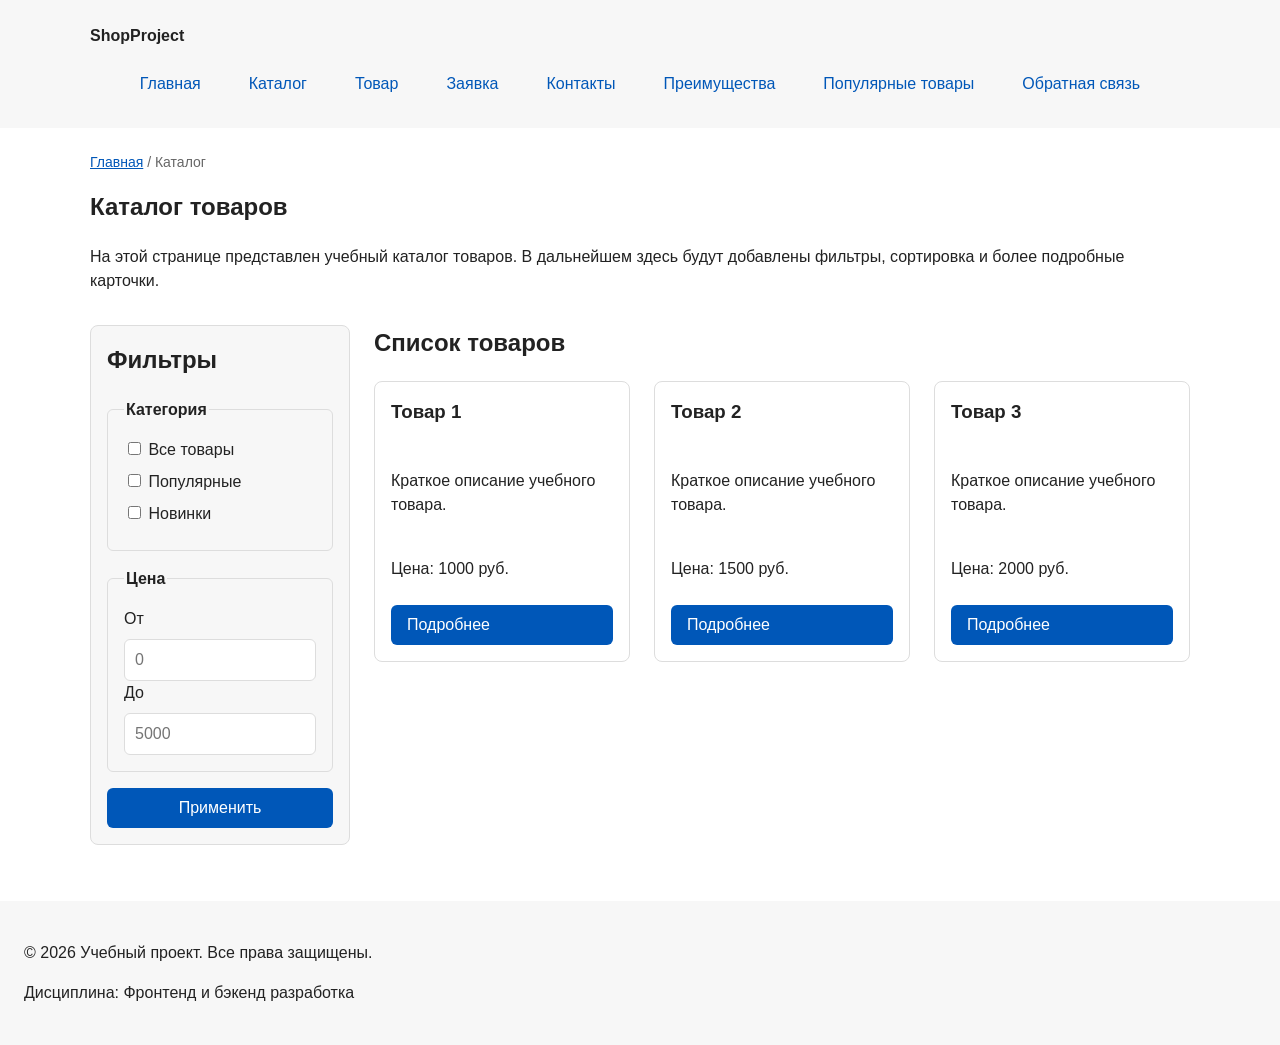
==== catalog.html @ 17e6ced4 "feat: initialize responsive project from KR1 base" ====
﻿<!DOCTYPE html>
<html lang="ru">
<head>
  <meta charset="UTF-8">
  <meta name="viewport" content="width=device-width, initial-scale=1.0">
  <meta name="description" content="Каталог товаров учебного интернет-магазина.">
  <title>Каталог товаров – Учебный интернет-магазин</title>
  <link rel="stylesheet" href="css/style.css">
  <script src="js/main.js" defer></script>
</head>
<body>

  <!-- Шапка сайта -->
  <header class="site-header">
    <div class="site-header__inner">
      <a class="site-header__logo" href="index.html">ShopProject</a>
      <nav class="site-nav" aria-label="Основная навигация">
        <ul class="site-nav__list">
          <li><a class="site-nav__link" href="index.html">Главная</a></li>
          <li><a class="site-nav__link" href="catalog.html">Каталог</a></li>
          <li><a class="site-nav__link" href="product.html">Товар</a></li>
          <li><a class="site-nav__link" href="order.html">Заявка</a></li>
          <li><a class="site-nav__link" href="contacts.html">Контакты</a></li>
          <li><a class="site-nav__link" href="index.html#advantages">Преимущества</a></li>
          <li><a class="site-nav__link" href="index.html#popular">Популярные товары</a></li>
          <li><a class="site-nav__link" href="index.html#contacts">Обратная связь</a></li>
        </ul>
      </nav>
    </div>
  </header>

  <!-- Основное содержимое страницы -->
  <main>

    <!-- Хлебные крошки -->
    <nav class="breadcrumbs" aria-label="Хлебные крошки">
      <a class="breadcrumbs__link" href="index.html">Главная</a>
      <span class="breadcrumbs__current">Каталог</span>
    </nav>

    <!-- Заголовок раздела -->
    <section class="section">
      <h1 class="section__title">Каталог товаров</h1>
      <p>
        На этой странице представлен учебный каталог товаров.
        В дальнейшем здесь будут добавлены фильтры, сортировка
        и более подробные карточки.
      </p>
    </section>

    <!-- Список товаров -->
    <section class="catalog-layout">
      <aside class="catalog-filters">
        <h2 class="section__title">Фильтры</h2>
        <form class="catalog-filters__form" action="#" method="get">
          <fieldset class="catalog-filters__fieldset">
            <legend class="catalog-filters__legend">Категория</legend>
            <label class="catalog-filters__label"><input type="checkbox" name="category" value="all"> Все товары</label>
            <label class="catalog-filters__label"><input type="checkbox" name="category" value="popular"> Популярные</label>
            <label class="catalog-filters__label"><input type="checkbox" name="category" value="new"> Новинки</label>
          </fieldset>
          <fieldset class="catalog-filters__fieldset">
            <legend class="catalog-filters__legend">Цена</legend>
            <label class="catalog-filters__label" for="price-from">От</label>
            <input id="price-from" name="price-from" class="catalog-filters__input" type="number" min="0" placeholder="0">
            <label class="catalog-filters__label" for="price-to">До</label>
            <input id="price-to" name="price-to" class="catalog-filters__input" type="number" min="0" placeholder="5000">
          </fieldset>
          <button class="button" type="submit">Применить</button>
        </form>
      </aside>

      <section class="catalog-layout__products">
        <h2 class="section__title">Список товаров</h2>

        <div class="products-grid">

      <article class="product-card">
        <h3 class="product-card__title">Товар 1</h3>
        <p>Краткое описание учебного товара.</p>
        <p>Цена: 1000 руб.</p>
        <a class="button" href="index.html#popular">Подробнее</a>
      </article>

      <article class="product-card">
        <h3 class="product-card__title">Товар 2</h3>
        <p>Краткое описание учебного товара.</p>
        <p>Цена: 1500 руб.</p>
        <a class="button" href="index.html#popular">Подробнее</a>
      </article>

      <article class="product-card">
        <h3 class="product-card__title">Товар 3</h3>
        <p>Краткое описание учебного товара.</p>
        <p>Цена: 2000 руб.</p>
        <a class="button" href="index.html#popular">Подробнее</a>
      </article>
        </div>
      </section>
    </section>

  </main>

  <!-- Подвал сайта -->
  <footer class="site-footer">
    <p>&copy; 2026 Учебный проект. Все права защищены.</p>
    <p>Дисциплина: Фронтенд и бэкенд разработка</p>
  </footer>

</body>
</html>
---- css/style.css ----
﻿/* ===================================
   1. Переменные проекта
   =================================== */

:root {
  --color-bg: #ffffff;
  --color-text: #222222;
  --color-muted: #666666;
  --color-primary: #0057b8;
  --color-primary-dark: #003f86;
  --color-border: #dddddd;
  --color-surface: #f7f7f7;
  --color-surface-accent: #eef5ff;
  --color-danger: #b00020;
  --color-success: #168a2f;
  --color-success-bg: #eefaf0;
  --color-white: #ffffff;

  --space-xs: 4px;
  --space-sm: 8px;
  --space-md: 16px;
  --space-lg: 24px;
  --space-xl: 32px;

  --radius-sm: 6px;
  --radius-md: 8px;
  --radius-lg: 12px;

  --container-width: 1100px;
}


/* ===================================
   2. Базовые стили
   =================================== */

* {
  box-sizing: border-box;
}

body {
  margin: 0;
  font-family: Arial, sans-serif;
  line-height: 1.5;
  color: var(--color-text);
  background-color: var(--color-bg);
}

html {
  scroll-behavior: smooth;
}

:target {
  outline: 2px dashed var(--color-primary);
  outline-offset: 4px;
}

main {
  padding: var(--space-lg);
}


/* ===================================
   3. Общие элементы интерфейса
   =================================== */

a {
  color: var(--color-primary);
}

a:hover {
  color: var(--color-primary-dark);
}

a:focus-visible {
  outline: 2px solid var(--color-primary);
  outline-offset: 3px;
}


/* ===================================
   4. Блок: site-header
   =================================== */

.site-header {
  background-color: var(--color-surface);
  padding: var(--space-lg);
}

.site-header__inner {
  max-width: var(--container-width);
  margin: 0 auto;
}

.site-header__logo {
  font-weight: bold;
  text-decoration: none;
  color: var(--color-text);
}


/* ===================================
   5. Блок: site-nav
   =================================== */

.site-nav__list {
  display: flex;
  flex-wrap: wrap;
  justify-content: center;
  align-items: center;
  gap: var(--space-md);
  padding: 0;
  margin: var(--space-md) 0 0;
  list-style: none;
}

.site-nav__link {
  display: inline-block;
  padding: var(--space-sm) var(--space-md);
  color: var(--color-primary);
  text-decoration: none;
  border-radius: var(--radius-sm);
}

.site-nav__link:hover {
  color: var(--color-white);
  background-color: var(--color-primary);
}

.site-nav__link:focus-visible {
  outline: 2px solid var(--color-primary);
  outline-offset: 3px;
}


/* ===================================
   6. Блок: hero
   =================================== */

.hero {
  max-width: var(--container-width);
  margin: 0 auto var(--space-xl);
  padding: var(--space-xl) var(--space-lg);
  background-color: var(--color-surface-accent);
  border-radius: var(--radius-lg);
}


/* ===================================
   7. Блок: section
   =================================== */

.section {
  max-width: var(--container-width);
  margin: 0 auto var(--space-xl);
}

.section__title {
  margin-top: 0;
}


/* ===================================
   8. Блок: advantages
   =================================== */

.advantages__list {
  padding-left: 20px;
}


/* ===================================
   9. Блок: info-panel
   =================================== */

.info-panel {
  max-width: var(--container-width);
  margin: 0 auto var(--space-xl);
  padding: var(--space-md);
  border-left: 4px solid var(--color-primary);
  background-color: var(--color-surface);
}


/* ===================================
   10. Блок: products-grid
   =================================== */

.products-grid {
  display: grid;
  grid-template-columns: repeat(3, 1fr);
  gap: var(--space-lg);
}


/* ===================================
   11. Блок: product-card
   =================================== */

.product-card {
  display: flex;
  flex-direction: column;
  gap: var(--space-sm);
  padding: var(--space-md);
  border: 1px solid var(--color-border);
  border-radius: var(--radius-md);
  background-color: var(--color-bg);
}

.product-card:hover {
  border-color: var(--color-primary);
}

.product-card__title {
  margin-top: 0;
}

.product-card__button {
  margin-top: auto;
  align-self: flex-start;
}


/* ===================================
   12. Блок: button
   =================================== */

.button {
  display: inline-block;
  padding: var(--space-sm) var(--space-md);
  color: var(--color-white);
  background-color: var(--color-primary);
  text-decoration: none;
  border: none;
  border-radius: var(--radius-sm);
  cursor: pointer;
  font: inherit;
}

.button:hover {
  background-color: var(--color-primary-dark);
}

.button:focus-visible {
  outline: 2px solid var(--color-primary);
  outline-offset: 3px;
}

.button:disabled {
  opacity: 0.6;
  cursor: not-allowed;
}


/* ===================================
   13. Блок: breadcrumbs
   =================================== */

.breadcrumbs {
  max-width: var(--container-width);
  margin: 0 auto var(--space-md);
  font-size: 14px;
  color: var(--color-muted);
}

.breadcrumbs__link {
  color: var(--color-primary);
}

.breadcrumbs__current::before {
  content: " / ";
  color: var(--color-muted);
}


/* ===================================
   14. Блок: contacts
   =================================== */

.contacts__list {
  padding-left: 20px;
}


/* ===================================
   15. Блок: catalog-layout
   =================================== */

.catalog-layout {
  max-width: var(--container-width);
  margin: 0 auto var(--space-xl);
  display: grid;
  grid-template-columns: 260px 1fr;
  grid-template-areas: "filters products";
  gap: var(--space-lg);
}

.catalog-layout__products {
  grid-area: products;
}


/* ===================================
   16. Блок: catalog-filters
   =================================== */

.catalog-filters {
  grid-area: filters;
  padding: var(--space-md);
  border: 1px solid var(--color-border);
  border-radius: var(--radius-md);
  background-color: var(--color-surface);
}

.catalog-filters__form {
  display: grid;
  gap: var(--space-md);
}

.catalog-filters__fieldset {
  margin: 0;
  padding: var(--space-md);
  border: 1px solid var(--color-border);
  border-radius: var(--radius-sm);
}

.catalog-filters__legend {
  font-weight: 700;
}

.catalog-filters__label {
  display: block;
  margin-bottom: var(--space-sm);
}

.catalog-filters__input {
  width: 100%;
  padding: 8px 10px;
  border: 1px solid var(--color-border);
  border-radius: var(--radius-sm);
  font: inherit;
}


/* ===================================
   17. Блок: order-dialog
   =================================== */

.order-dialog {
  width: min(100% - 32px, 560px);
  padding: var(--space-lg);
  border: none;
  border-radius: var(--radius-lg);
}

.order-dialog::backdrop {
  background-color: rgba(0, 0, 0, 0.5);
}


/* ===================================
   18. Блок: order-form
   =================================== */

.order-form__field {
  margin-bottom: var(--space-md);
}

.order-form__label {
  display: block;
  margin-bottom: var(--space-xs);
}

.order-form__input,
.order-form__select,
.order-form__textarea {
  width: 100%;
  padding: 10px 12px;
  border: 1px solid var(--color-border);
  border-radius: var(--radius-sm);
  font: inherit;
}

.order-form__input[type="checkbox"] {
  width: auto;
}

.order-form__hint {
  display: block;
  margin-top: var(--space-xs);
  color: var(--color-muted);
}

.order-form__input:hover,
.order-form__select:hover,
.order-form__textarea:hover {
  border-color: var(--color-primary);
}

.order-form__input:focus-visible,
.order-form__select:focus-visible,
.order-form__textarea:focus-visible {
  outline: 2px solid var(--color-primary);
  outline-offset: 3px;
}

.order-form__input[aria-invalid="true"],
.order-form__select[aria-invalid="true"],
.order-form__textarea[aria-invalid="true"] {
  border-color: var(--color-danger);
}

.order-form__actions {
  display: flex;
  gap: 12px;
  margin-top: 20px;
}

.order-form__success {
  max-width: var(--container-width);
  margin: var(--space-lg) auto;
  padding: var(--space-md);
  border-left: 4px solid var(--color-success);
  background-color: var(--color-success-bg);
}


/* ===================================
   19. Блок: site-footer
   =================================== */

.site-footer {
  padding: var(--space-lg);
  background-color: var(--color-surface);
}

/* ===================================
   Стили для страницы товара (product.html)
   =================================== */

.product-page__layout {
  display: grid;
  grid-template-columns: 1fr 1fr;
  gap: var(--space-lg);
  margin-bottom: var(--space-xl);
}

.product-page__image-placeholder {
  display: flex;
  align-items: center;
  justify-content: center;
  min-height: 300px;
  background-color: var(--color-surface);
  border: 1px dashed var(--color-border);
  border-radius: var(--radius-md);
  color: var(--color-muted);
}

.product-page__info {
  display: flex;
  flex-direction: column;
  gap: var(--space-md);
}

.product-page__price {
  font-size: 1.5rem;
  font-weight: bold;
  color: var(--color-text);
}

/* Адаптивность для страницы товара */
@media (max-width: 768px) {
  .product-page__layout {
    grid-template-columns: 1fr;
  }
}

/* Обертка для таблицы */
.table-wrapper {
  overflow-x: auto;
}

/* Таблица характеристик */
.product-table {
  width: 100%;
  min-width: 400px;
  border-collapse: collapse;
}

.product-table caption {
  font-size: 1.2rem;
  font-weight: bold;
  margin-bottom: var(--space-md);
  text-align: left;
}

.product-table th,
.product-table td {
  padding: var(--space-sm) var(--space-md);
  border: 1px solid var(--color-border);
  text-align: left;
}

.product-table thead th {
  background-color: var(--color-surface);
}

.product-table tbody tr:nth-child(even) {
  background-color: var(--color-surface);
}
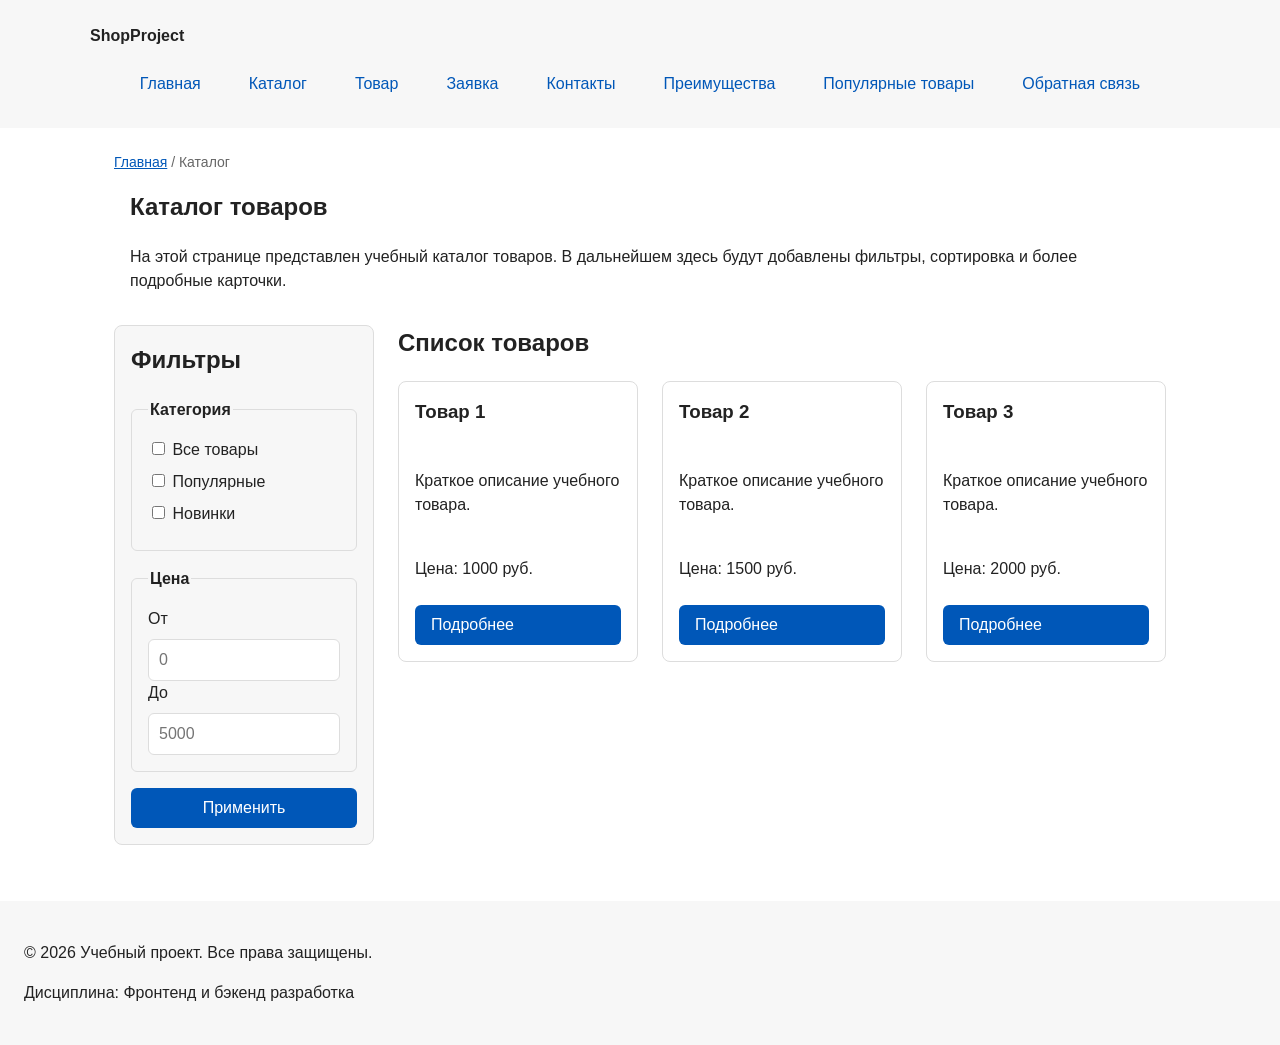
==== commit 942ad5cb: "feat: add responsive layout styles" ====
--- a/catalog.html
+++ b/catalog.html
@@ -6,6 +6,7 @@
   <meta name="description" content="Каталог товаров учебного интернет-магазина.">
   <title>Каталог товаров – Учебный интернет-магазин</title>
   <link rel="stylesheet" href="css/style.css">
+  <link rel="stylesheet" href="css/responsive.css">
   <script src="js/main.js" defer></script>
 </head>
 <body>
@@ -111,3 +112,4 @@
 </html>
 
 
+
--- a/css/responsive.css
+++ b/css/responsive.css
@@ -0,0 +1,109 @@
+﻿/* Адаптивные стили для КР №3. Подход: Mobile First. */
+
+*, *::before, *::after {
+  box-sizing: border-box;
+}
+
+html {
+  scroll-behavior: smooth;
+}
+
+img, video {
+  max-width: 100%;
+  height: auto;
+}
+
+body {
+  overflow-x: hidden;
+}
+
+/* Адаптивные контейнеры */
+.container, main, .section, .hero {
+  width: min(100% - 32px, 1100px);
+  margin-inline: auto;
+}
+
+/* ===================================
+   Адаптация навигации
+   =================================== */
+@media (max-width: 767px) {
+  .site-nav__list {
+    flex-direction: column;
+    align-items: flex-start;
+  }
+  .site-nav__link {
+    display: block;
+    width: 100%;
+    padding: 12px 16px;
+  }
+}
+
+/* ===================================
+   Адаптация hero-блока
+   =================================== */
+@media (max-width: 899px) {
+  .hero {
+    padding: 24px 16px;
+  }
+}
+
+/* ===================================
+   Адаптация сетки карточек
+   =================================== */
+.products-grid {
+  grid-template-columns: 1fr; /* Mobile first */
+}
+
+@media (min-width: 640px) {
+  .products-grid {
+    grid-template-columns: repeat(2, minmax(0, 1fr));
+  }
+}
+
+@media (min-width: 1024px) {
+  .products-grid {
+    grid-template-columns: repeat(3, minmax(0, 1fr));
+  }
+}
+
+/* ===================================
+   Адаптация каталога
+   =================================== */
+@media (max-width: 1023px) {
+  .catalog-layout {
+    grid-template-columns: 1fr;
+    grid-template-areas: "filters" "products";
+  }
+  .catalog-filters {
+    margin-bottom: var(--space-lg);
+  }
+}
+
+/* ===================================
+   Адаптация формы заявки
+   =================================== */
+.order-form {
+  display: grid;
+  grid-template-columns: 1fr;
+  gap: var(--space-md);
+}
+
+@media (min-width: 768px) {
+  .order-form {
+    grid-template-columns: repeat(2, 1fr);
+  }
+  .order-form__field--wide {
+    grid-column: 1 / -1;
+  }
+}
+
+/* ===================================
+   Адаптация таблицы
+   =================================== */
+.table-wrapper {
+  overflow-x: auto;
+  -webkit-overflow-scrolling: touch;
+}
+.product-table {
+  min-width: 600px;
+}
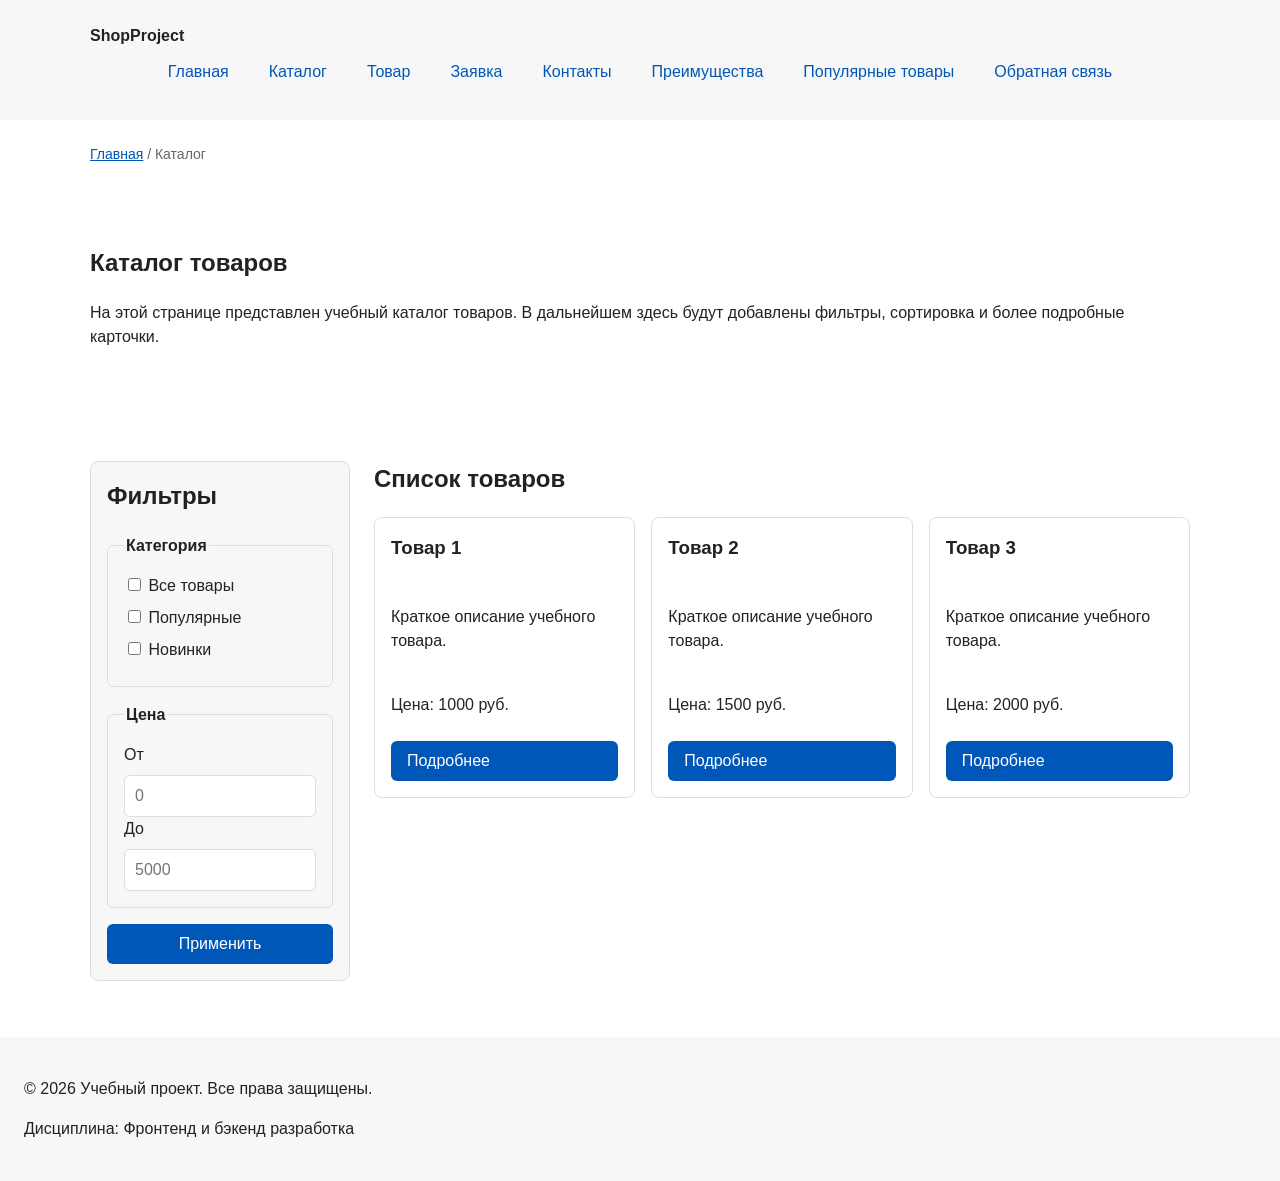
==== commit f60b0a8f: "feat: add responsive layout, media queries and picture elements" ====
--- a/catalog.html
+++ b/catalog.html
@@ -112,4 +112,3 @@
 </html>
 
 
-
--- a/css/style.css
+++ b/css/style.css
@@ -445,17 +445,6 @@
   margin-bottom: var(--space-xl);
 }
 
-.product-page__image-placeholder {
-  display: flex;
-  align-items: center;
-  justify-content: center;
-  min-height: 300px;
-  background-color: var(--color-surface);
-  border: 1px dashed var(--color-border);
-  border-radius: var(--radius-md);
-  color: var(--color-muted);
-}
-
 .product-page__info {
   display: flex;
   flex-direction: column;
--- a/css/responsive.css
+++ b/css/responsive.css
@@ -1,4 +1,9 @@
-﻿/* Адаптивные стили для КР №3. Подход: Mobile First. */
+﻿/* ===================================
+   Адаптивные стили для КР №3.
+   Подход: Mobile First.
+   Базовые стили рассчитаны на мобильный экран.
+   Расширения добавляются через min-width медиазапросы.
+   =================================== */
 
 *, *::before, *::after {
   box-sizing: border-box;
@@ -17,44 +22,86 @@
   overflow-x: hidden;
 }
 
-/* Адаптивные контейнеры */
-.container, main, .section, .hero {
-  width: min(100% - 32px, 1100px);
+/* ===================================
+   Контейнеры и секции
+   =================================== */
+.container,
+.section,
+.hero {
+  width: min(100% - 32px, 1200px);
   margin-inline: auto;
 }
 
+.section {
+  padding-block: clamp(24px, 5vw, 64px);
+}
+
 /* ===================================
-   Адаптация навигации
+   Навигация: Mobile First
    =================================== */
-@media (max-width: 767px) {
+.site-nav__list {
+  display: flex;
+  flex-direction: column;
+  gap: 8px;
+  padding: 0;
+  margin: 0;
+  list-style: none;
+}
+
+.site-nav__link {
+  display: block;
+  padding: 12px 16px;
+}
+
+/* С 768px — меню в строку */
+@media (min-width: 768px) {
   .site-nav__list {
-    flex-direction: column;
-    align-items: flex-start;
-  }
-  .site-nav__link {
-    display: block;
-    width: 100%;
-    padding: 12px 16px;
+    flex-direction: row;
+    flex-wrap: wrap;
+    align-items: center;
   }
 }
 
 /* ===================================
-   Адаптация hero-блока
+   Sticky-шапка: только с 768px
    =================================== */
-@media (max-width: 899px) {
-  .hero {
-    padding: 24px 16px;
+.site-header {
+  position: static;
+}
+
+@media (min-width: 768px) {
+  .site-header {
+    position: sticky;
+    top: 0;
+    z-index: 100;
   }
 }
 
 /* ===================================
-   Адаптация сетки карточек
+   Hero-блок
+   =================================== */
+.hero {
+  display: grid;
+  gap: 24px;
+  align-items: center;
+}
+
+@media (min-width: 768px) {
+  .hero {
+    grid-template-columns: 1fr 1fr;
+  }
+}
+
+/* ===================================
+   Сетка карточек товаров
    =================================== */
 .products-grid {
-  grid-template-columns: 1fr; /* Mobile first */
+  display: grid;
+  grid-template-columns: 1fr;
+  gap: var(--space-md, 16px);
 }
 
-@media (min-width: 640px) {
+@media (min-width: 768px) {
   .products-grid {
     grid-template-columns: repeat(2, minmax(0, 1fr));
   }
@@ -67,43 +114,72 @@
 }
 
 /* ===================================
-   Адаптация каталога
+   Каталог: фильтр + товары
    =================================== */
-@media (max-width: 1023px) {
+.catalog-layout {
+  display: grid;
+  grid-template-columns: 1fr;
+  gap: 24px;
+}
+
+@media (min-width: 768px) {
   .catalog-layout {
-    grid-template-columns: 1fr;
-    grid-template-areas: "filters" "products";
-  }
-  .catalog-filters {
-    margin-bottom: var(--space-lg);
+    grid-template-columns: 260px 1fr;
+    align-items: start;
   }
 }
 
 /* ===================================
-   Адаптация формы заявки
+   Форма заявки
    =================================== */
 .order-form {
   display: grid;
   grid-template-columns: 1fr;
-  gap: var(--space-md);
+  gap: 16px;
+}
+
+.order-form__field {
+  display: grid;
+  gap: 4px;
+}
+
+.order-form__input,
+.order-form__textarea,
+.order-form__select {
+  width: 100%;
+  min-height: 44px;
 }
 
 @media (min-width: 768px) {
   .order-form {
-    grid-template-columns: repeat(2, 1fr);
+    grid-template-columns: repeat(2, minmax(0, 1fr));
   }
-  .order-form__field--wide {
+  .order-form__field--wide,
+  .order-form__actions {
     grid-column: 1 / -1;
   }
 }
 
 /* ===================================
-   Адаптация таблицы
+   Таблица характеристик
    =================================== */
 .table-wrapper {
   overflow-x: auto;
   -webkit-overflow-scrolling: touch;
 }
+
 .product-table {
-  min-width: 600px;
+  width: 100%;
+  min-width: 640px;
+  border-collapse: collapse;
 }
+
+/* ===================================
+   Адаптивные изображения (для <picture> и <img>)
+   =================================== */
+.product-card__image,
+.hero__image {
+  display: block;
+  width: 100%;
+  height: auto;
+}
